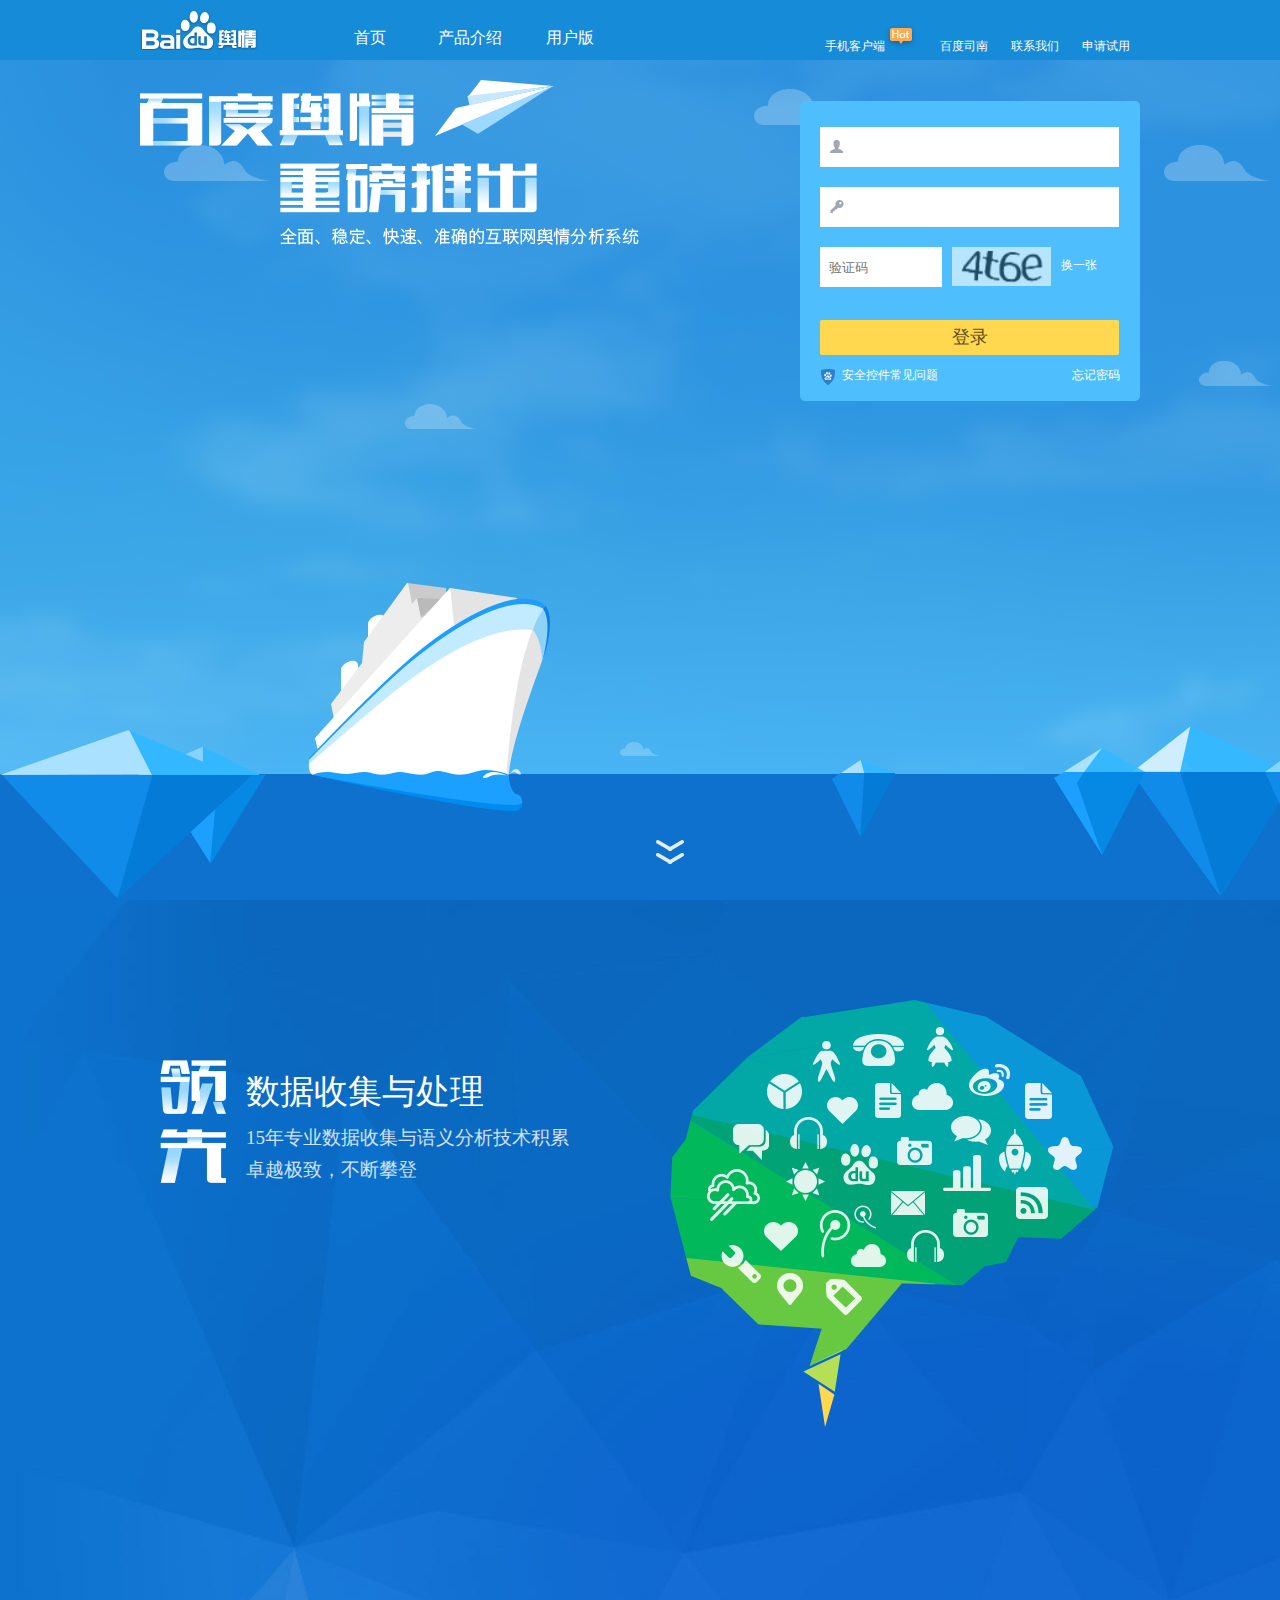
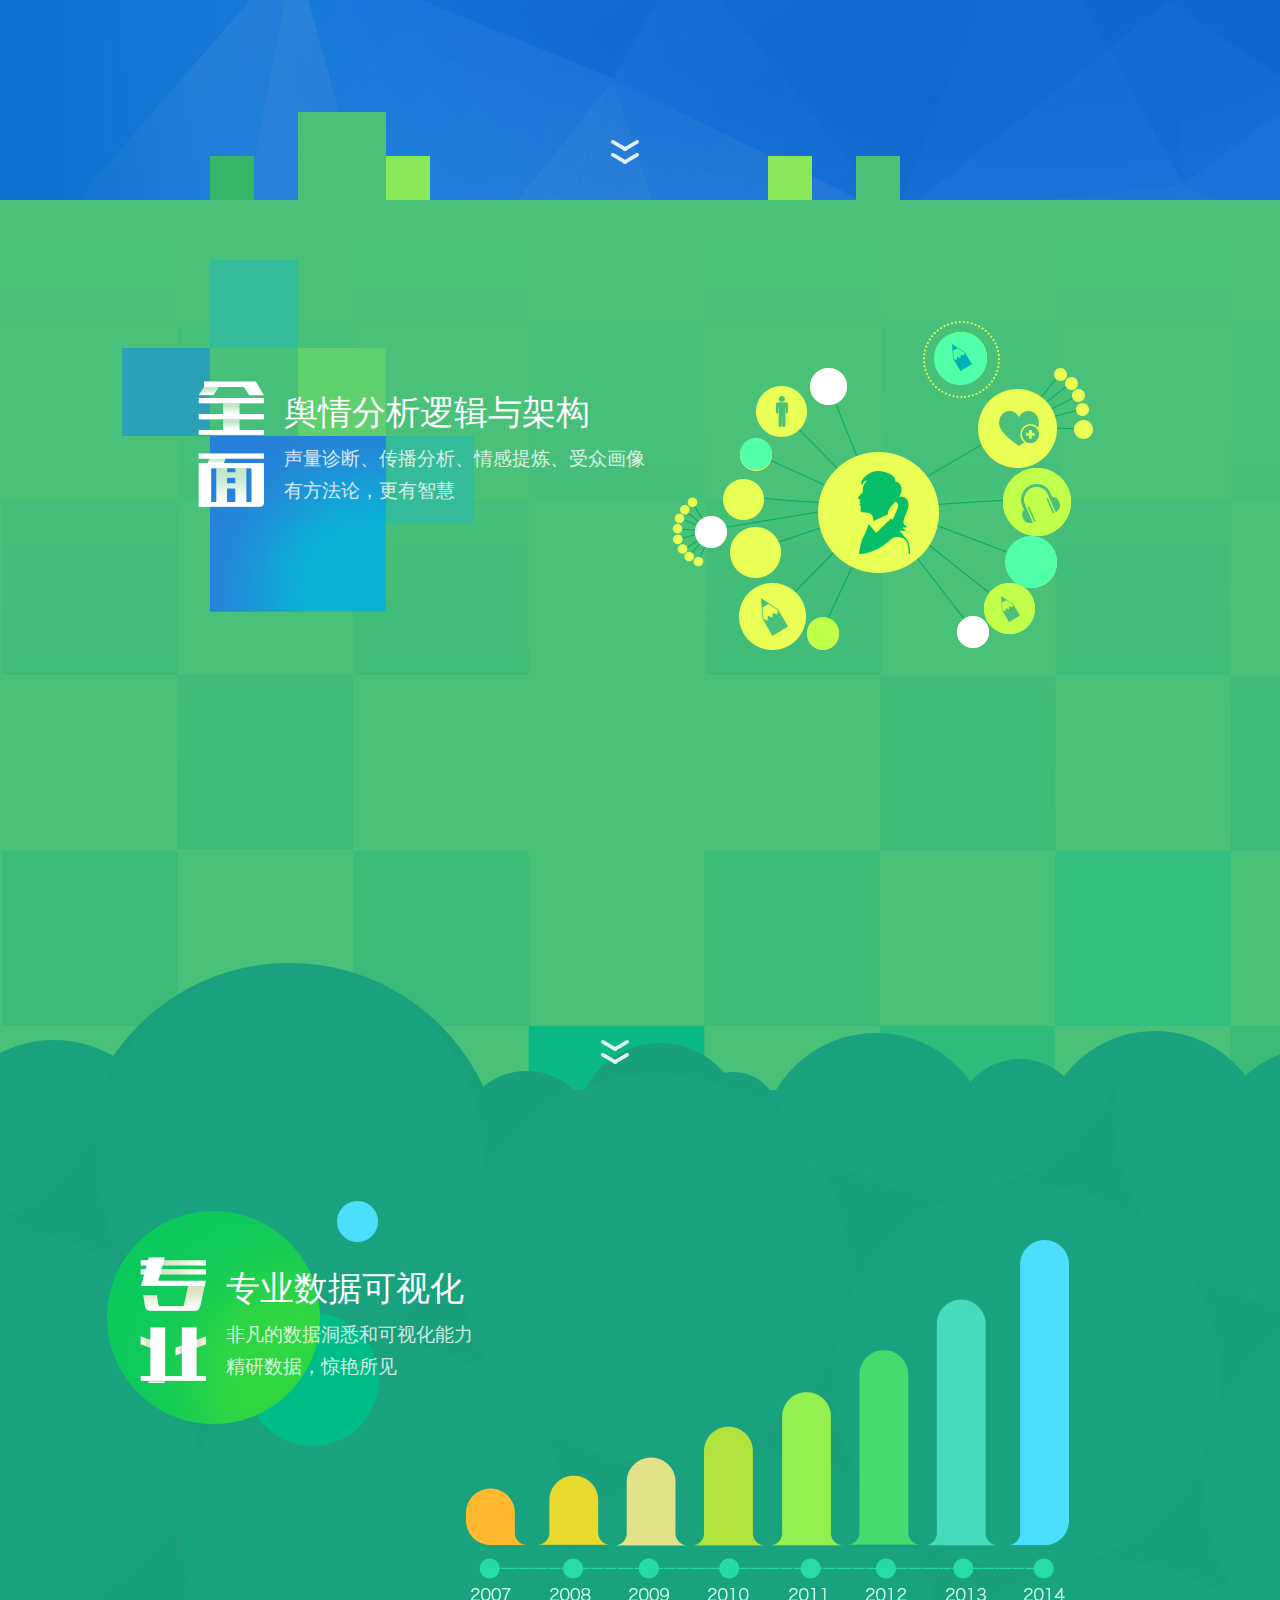
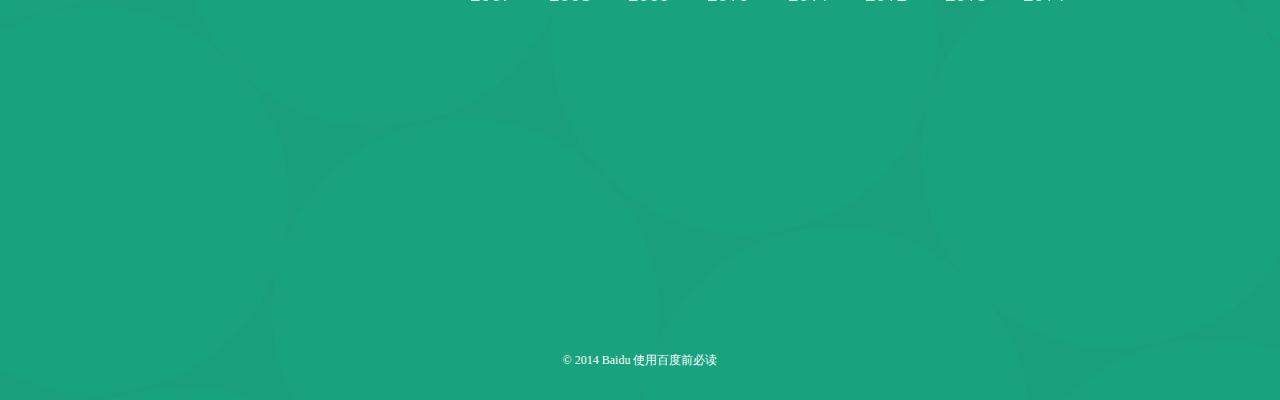
==== baidu/index.html @ 7712504f "baidu" ====
<!doctype html>
<html lang="en">
<head>
    <meta charset="UTF-8">
    <meta name="viewport"
          content="width=device-width, user-scalable=no, initial-scale=1.0, maximum-scale=1.0, minimum-scale=1.0">
    <meta http-equiv="X-UA-Compatible" content="ie=edge">
    <title>Document</title>
    <script src="js/touch.js"></script>
    <script src="js/zepto.min.js"></script>
    <script src="js/index.js"></script>
    <link rel="stylesheet" href="css/less.css">
    <link rel="stylesheet" href="css/index.css">
</head>
<body>
      <header>
          <div class="nav">
              <a href="javascript:;" class="logo"></a>
              <ul class="nav-left">
                  <li><a href="">首页</a></li>
                  <li><a href="">产品介绍</a></li>
                  <li><a href="">用户版</a></li>
              </ul>
              <div class="nav-right">
                  <a href="javascript:;">手机客户端<i></i></a>
                  <a href="javascript:;">百度司南</a>
                  <a href="javascript:;">联系我们</a>
                  <a href="javascript:;">申请试用</a>
              </div>
          </div>
      </header>
    <div id="fullpage">
        <section class="section section-1">
            <div class="top">
                <div class="bg-cloud-1"></div>
            </div>
            <div class="middle">
                <div class="bg-cloud-2"></div>
            </div>
            <div class="bottom">
                <div class="bg-cloud-3"></div>
            </div>
            <div class="full">
               <div class="obj obj-hill-2"></div>
               <div class="obj obj-hill-3"></div>
               <div class="obj obj-hill-1"></div>
               <div class="obj obj-ship"></div>
                <a href="" class="btn-arrow"></a>
            </div>
            <div class="center">
                <div id="login">
                    <div class="login">
                        <form action="">
                            <div class="login-info">
                                <div class="username">
                                    <span></span>
                                    <input type="text">
                                </div>
                                <div class="password">
                                    <span></span>
                                    <input type="text">
                                </div>
                                <div class="token">
                                    <input type="text" placeholder="验证码">
                                    <img src="img/下载.jpg" alt="">
                                    <a href="">换一张</a>
                                </div>
                            </div>
                            <div class="login-action">
                                <input type="text" value="登录">
                                <div class="other">
                                    <div class="fl">
                                        <span></span>
                                        <a href="">安全控件常见问题</a>
                                    </div>
                                    <div class="fr">
                                        <a href="">忘记密码</a>
                                    </div>
                                </div>
                            </div>
                        </form>
                    </div>
                </div>
                <div class="obj launch"></div>
                <div class="obj flight"></div>
            </div>
        </section>
        <section class="section section-2">
            <div class="bottom">
                <div class="center">
                    <div class="square square-1"></div>
                    <div class="square square-2"></div>
                    <div class="square square-3"></div>
                    <div class="square square-4"></div>
                    <div class="square square-5"></div>
                    <a href="" class="btn-arrow"></a>
                </div>
            </div>
           <div class="center">
               <div class="title-area-1">
                   <div class="title">
                       <h3></h3>
                       <div class="text">
                           <h4>数据收集与处理</h4>
                           <p>15年专业数据收集与语义分析技术积累
                               <br>
                               卓越极致，不断攀登</p>
                       </div>
                   </div>
               </div>
               <div class="obj obj-brain">

               </div>
           </div>
        </section>
        <section class="section section-3">
            <div class="top">
                <div class="center">
                    <div class="square square-1"></div>
                    <div class="square square-2"></div>
                    <div class="square square-3"></div>
                    <div class="square square-4"></div>
                    <div class="square square-5"></div>
                </div>
            </div>
            <div class="full"></div>
            <div class="center">
                <div class="title-area-2">
                    <div class="title">
                        <h3></h3>
                        <div class="text">
                            <h4>舆情分析逻辑与架构</h4>
                            <p>声量诊断、传播分析、情感提炼、受众画像
                                <br>
                                有方法论，更有智慧</p>
                        </div>
                    </div>
                </div>
                <div class="obj obj-allside">

                </div>
            </div>
            <div class="bottom">
                <div class="center">
                    <a href="" class="btn-arrow"></a>
                </div>
            </div>
        </section>
        <section class="section section-4">
            <div class="full1">
                <div class="copyright">
                    © 2014 Baidu
                    <a href="">使用百度前必读</a>
                </div>
            </div>
            <div class="center">
                <div class="title-area-3">
                    <div class="obj obj-bubble"></div>
                    <div class="title">
                        <h3></h3>
                        <div class="text">
                            <h4>专业数据可视化</h4>
                            <p>非凡的数据洞悉和可视化能力
                                <br>精研数据，惊艳所见
                            </p>
                        </div>
                    </div>
                </div>
                <div class="obj obj-stat">

                </div>
            </div>
        </section>
    </div>
</body>
</html>
---- baidu/css/less.css ----
/*@num2:1060px;*/
* {
  box-sizing: border-box;
}
/*小屏的时候*/
.container {
  width: 1000px;
  margin: auto;
}
.container > .row {
  width: 100%;
}
.container > .row:before,
.container > .row:after {
  content: "";
  display: block;
}
.container > .row:after {
  clear: both;
}
.container-fluid {
  width: 100%;
  margin: auto;
}
.container-fluid > .row {
  width: 100%;
}
.container-fluid > .row:before,
.container-fluid > .row:after {
  content: "";
  display: block;
}
.container-fluid > .row:after {
  clear: both;
}
/*最小屏*/
.container > .row > .col-s-1 {
  float: left;
  width: 8.33333333%;
}
.container-fluid > .row > .col-s-1 {
  float: left;
  width: 8.33333333%;
}
.container > .row > .col-s-2 {
  float: left;
  width: 16.66666667%;
}
.container-fluid > .row > .col-s-2 {
  float: left;
  width: 16.66666667%;
}
.container > .row > .col-s-3 {
  float: left;
  width: 25%;
}
.container-fluid > .row > .col-s-3 {
  float: left;
  width: 25%;
}
.container > .row > .col-s-4 {
  float: left;
  width: 33.33333333%;
}
.container-fluid > .row > .col-s-4 {
  float: left;
  width: 33.33333333%;
}
.container > .row > .col-s-5 {
  float: left;
  width: 41.66666667%;
}
.container-fluid > .row > .col-s-5 {
  float: left;
  width: 41.66666667%;
}
.container > .row > .col-s-6 {
  float: left;
  width: 50%;
}
.container-fluid > .row > .col-s-6 {
  float: left;
  width: 50%;
}
.container > .row > .col-s-7 {
  float: left;
  width: 58.33333333%;
}
.container-fluid > .row > .col-s-7 {
  float: left;
  width: 58.33333333%;
}
.container > .row > .col-s-8 {
  float: left;
  width: 66.66666667%;
}
.container-fluid > .row > .col-s-8 {
  float: left;
  width: 66.66666667%;
}
.container > .row > .col-s-9 {
  float: left;
  width: 75%;
}
.container-fluid > .row > .col-s-9 {
  float: left;
  width: 75%;
}
.container > .row > .col-s-10 {
  float: left;
  width: 83.33333333%;
}
.container-fluid > .row > .col-s-10 {
  float: left;
  width: 83.33333333%;
}
.container > .row > .col-s-11 {
  float: left;
  width: 91.66666667%;
}
.container-fluid > .row > .col-s-11 {
  float: left;
  width: 91.66666667%;
}
.container > .row > .col-s-12 {
  float: left;
  width: 100%;
}
.container-fluid > .row > .col-s-12 {
  float: left;
  width: 100%;
}
.col-s-hide {
  display: none;
}
.nav-list {
  display: none;
}
.nav-list2 {
  display: block;
}
.nav-lb li {
  clear: both;
  width: 100%;
}
/*中屏*/
@media screen and (min-width: 1000px) {
  .container {
    width: 1000px;
    margin: auto;
  }
  .container > .row > .col-m-1 {
    float: left;
    width: 8.33333333%;
  }
  .container-fluid > .row > .col-m-1 {
    float: left;
    width: 8.33333333%;
  }
  .container > .row > .col-m-2 {
    float: left;
    width: 16.66666667%;
  }
  .container-fluid > .row > .col-m-2 {
    float: left;
    width: 16.66666667%;
  }
  .container > .row > .col-m-3 {
    float: left;
    width: 25%;
  }
  .container-fluid > .row > .col-m-3 {
    float: left;
    width: 25%;
  }
  .container > .row > .col-m-4 {
    float: left;
    width: 33.33333333%;
  }
  .container-fluid > .row > .col-m-4 {
    float: left;
    width: 33.33333333%;
  }
  .container > .row > .col-m-5 {
    float: left;
    width: 41.66666667%;
  }
  .container-fluid > .row > .col-m-5 {
    float: left;
    width: 41.66666667%;
  }
  .container > .row > .col-m-6 {
    float: left;
    width: 50%;
  }
  .container-fluid > .row > .col-m-6 {
    float: left;
    width: 50%;
  }
  .container > .row > .col-m-7 {
    float: left;
    width: 58.33333333%;
  }
  .container-fluid > .row > .col-m-7 {
    float: left;
    width: 58.33333333%;
  }
  .container > .row > .col-m-8 {
    float: left;
    width: 66.66666667%;
  }
  .container-fluid > .row > .col-m-8 {
    float: left;
    width: 66.66666667%;
  }
  .container > .row > .col-m-9 {
    float: left;
    width: 75%;
  }
  .container-fluid > .row > .col-m-9 {
    float: left;
    width: 75%;
  }
  .container > .row > .col-m-10 {
    float: left;
    width: 83.33333333%;
  }
  .container-fluid > .row > .col-m-10 {
    float: left;
    width: 83.33333333%;
  }
  .container > .row > .col-m-11 {
    float: left;
    width: 91.66666667%;
  }
  .container-fluid > .row > .col-m-11 {
    float: left;
    width: 91.66666667%;
  }
  .container > .row > .col-m-12 {
    float: left;
    width: 100%;
  }
  .container-fluid > .row > .col-m-12 {
    float: left;
    width: 100%;
  }
  .col-s-hide {
    display: block;
  }
  .col-l-hide {
    display: block;
  }
  .col-m-hide {
    display: none;
  }
  .nav-list {
    display: block;
  }
  .nav-list-hide {
    display: none;
  }
}
/*大屏*/
/*@media screen and (min-width: @num2){
  .container{
    width:@num2;
    margin: auto;
  }
  .loop(l);
  .col-s-hide{
    display: block;
  }
  .col-m-hide{
    display: block;
  }
  .col-l-hide{
    display: none;
  }
  .nav-list{
    display: block;
  }
  .nav-list-hide{
    display: none;
  }
}*/
/*清除浮动*/
---- baidu/css/index.css ----
*{
    margin: 0;
    padding: 0;
    list-style: none;
}
a{
    color:white;
    text-decoration: none;
}
html,body{
    width:100%;
    height:100%;
}
/*头部*/
header{
    position: fixed;
    top: 0;
    width:100%;
    height:60px;
    font-family: "微软雅黑";
    background: #168bd8;
    z-index: 99999;
}
.nav{
    width:1000px;
    height:60px;
    margin: 0 auto;
}
.nav .logo{
    display: block;
    width:120px;
    height:40px;
    margin-top: 10px;
    background: url("../img/header_z_94c6de7.png") no-repeat -2px 0;
    float: left;
}
.nav-left{
    float: left;
    margin-left: 60px;
}
.nav-left li{
    float: left;
}
.nav-left li a{
    display: inline-block;
    width:100px;
    height:28px;
    text-align: center;
    padding-top: 28px;
}
.nav-right{
    float: right;
    margin-top: 25px;
    font-size: 12px;
}
.nav-right a{
    padding: 0 10px;
}
.nav-right a:nth-child(1) i{
    display: inline-block;
    width:32px;
    height:25px;
    background: url("../img/header_z_94c6de7.png") no-repeat -88px -154px;
}
/*主体*/
#fullpage{
    width:100%;
    height:100%;
}
#fullpage section{
    position: relative;
    width:100%;
    height:100%;
}
#fullpage section:nth-child(1){
    background: url("../img/bg-1.jpg");
}
#fullpage section:nth-child(2){
    background: url("../img/bg-2.jpg");
}
#fullpage section:nth-child(3){
    background: url("../img/bg-3.jpg");
}
#fullpage section:nth-child(4){
    background: url("../img/bg-4.jpg");
}
.section .center{
    width: 1000px;
    margin: 0 auto;
    position: relative;
}
#login{
    font-size: 14px;
    font-family: "微软雅黑";
    background: #4ebffc;
    height: 300px;
    width: 340px;
    border-radius: 5px;
    position: absolute;
    right: 0;
    top: 101px;
}
#login .login {
    box-shadow: none;
    width: auto;
    position: relative;
}
#login .login form{
    padding-top: 26px;
    position: relative;
}
.login .login-info{
    padding: 0 20px;
}
.login-info .username{
    width:299px;
    height:40px;
    background: #fff;
    margin-bottom: 20px;
}
.login-info .username span{
    width: 14px;
    height: 14px;
    margin: 12px 3px 0 10px;
    float: left;
    background: url("../img/icons.png") no-repeat -124px -12px;
}
.login-info .username input{
    width:252px;
    height:20px;
    float: left;
    border: 0;
    padding: 9px;
}
.login-info .password{
    width:299px;
    height:40px;
    background: #fff;
    margin-bottom: 20px;
}
.login-info .password span{
    width: 14px;
    height: 14px;
    margin: 12px 3px 0 10px;
    float: left;
    background: url("../img/icons.png") no-repeat -140px -12px;
}
.login-info .password input{
    width:252px;
    height:20px;
    float: left;
    border: 0;
    padding: 9px;
}
.login-info .token input{
    width:122px;
    border: 0;
    height:40px;
    float: left;
    padding: 9px;
    margin-bottom: 33px;
}
.login-info .token img{
    border: 0;
    opacity: 0.6;
    float: left;
    margin-left: 10px;
    width: 99px;
    height: 39px;
}
.login-info .token a{
    margin: 10px 0 0 10px;
    font-size: 12px;
    float: left;
}
.login-action{
    padding: 0 20px;
}
.login-action input{
    border: 0;
    background: #ffd850;
    color: #5c4c12;
    border-radius: 2px;
    width: 299px;
    margin-top: 12px;
    display: block;
    padding: 0 10px;
    font-size: 18px;
    line-height: 35px;
    text-align: center;
    cursor: pointer;
}
.login-action .other{
    margin: 12px 0 8px;
    font-size: 12px;
    color: #9dbcdb;
}
.fl{
    float: left;
}
.fl a{
    vertical-align: top;
}
.fl span{
    display: inline-block;
    width: 15px;
    height: 17px;
    margin: 2px 4px 0 0;
    background: url("../img/icons.png") no-repeat -203px -75px;
}
.fr{
    float: right;
}
.launch{
    width: 501px;
    height: 158px;
    position: absolute;
    top:91px;
    background: url("../img/launch_deea86c.png");
}
.flight{
    width: 119px;
    height: 78px;
    position: absolute;
    top:80px;
    left: 295px;
    background: url("../img/flight_ade8ee2.png");
    animation: flight 3s infinite alternate ease;
}
@keyframes flight {
    0%{transform: translateY(0)}
    100%{transform: translateY(-15px)}
}
.full{
    position: absolute;
    bottom: 0;
    left: 0;
    width: 100%;
    height: 126px;
    background: #0d71cd;
}
.full .obj-hill-2{
    width: 63px;
    height: 78px;
    position: absolute;
    bottom:62px;
    left: 832px;
    background: url("../img/hill_2_540422f.png");
}
.full .obj-hill-3{
    width: 260px;
    height: 175px;
    position: absolute;
    bottom:0px;
    left: 1054px;
    background: url("../img/hill_3_ace39fb.png");
}
.full .obj-hill-1{
    width: 265px;
    height: 175px;
    position: absolute;
    bottom:0px;
    left: 0px;
    background: url("../img/hill_1_0d79217.png");
}
.full .obj-ship{
    width: 242px;
    height: 228px;
    position: absolute;
    bottom:89px;
    left: 308px;
    background: url("../img/ship_1ad6734.png");
}
.section-1 .top{
    position: absolute;
    width: 100%;
    left: 0;
    top: 0;
}
.bg-cloud-1{
    position: absolute;
    top: 0;
    left: 0;
    width: 100%;
    height: 1000px;
    background: url(../img/cloud_1_1d4924b.png) repeat;
    animation:cloud 30s infinite linear;
}
@keyframes cloud {
    0%{left:0}
    100%{left:-100%}
}
.section-1 .middle{
     position: absolute;
     width: 100%;
     left: 0;
     top: 50%;
 }
.bg-cloud-2{
    position: absolute;
    top: -200px;
    left: 0;
    width: 100%;
    height: 400px;
    background: url(../img/cloud_2_a186193.png) repeat;
    animation:cloud 40s infinite linear;
}
.section-1 .bottom{
    position: absolute;
    width: 100%;
    left: 0;
    bottom:0;
}
.bg-cloud-3{
    position: absolute;
    bottom: 0;
    left: 0;
    width: 100%;
    height: 400px;
    background: url(../img/cloud_3_5ee0340.png) repeat;
    animation:cloud 50s infinite linear;
}
.btn-arrow{
    position: absolute;
    display: block;
    width: 30px;
    height: 26px;
    left:655px;
    bottom:35px;
    background: url("../img/arrow_aad9b25.png");
    animation:arrow 2s infinite alternate linear;
}
@keyframes arrow {
    0%{transform:translateY(0);opacity:1}
    100%{transform:translateY(-8px);opacity:0.4}
}
/*第二屏*/
.title-area-1{
    position: absolute;
    top:160px;
    left:20px;
}
.section .title{
    position: absolute;
    left: 0;
    top: 0;
    font-family: 'Microsoft Yahei';
    color: #fff;
    width: 500px;
}
.section-2 .title h3{
    width: 66px;
    height: 126px;
    float: left;
    background: url("../img/h_lingxian_221f2d8.png") no-repeat;
}
.section .title .text{
    margin-left: 86px;
    margin-top: 8px;
}
.section .title .text h4 {
    font-size: 34px;
    font-weight: 400;
    line-height: 48px;
    margin-bottom: 6px;
}
.section .title .text p {
    font-size: 19px;
    line-height: 32px;
    opacity: 0.8;
}
.obj-brain{
    width: 444px;
    height: 427px;
    position: absolute;
    left:530px;
    top:100px;
    background: url("../img/brain_36a156f.png");
}
.section .bottom{
    position: absolute;
    width: 100%;
    left: 0;
    bottom: 0;
}
.section-2 .square-1{
    position: absolute;
    left: 70px;
    bottom:0;
    background: #35b568;
    width: 44px;
    height: 44px;
    display: block;
}
.section-2 .square-2{
     background: #4ac179;
     position: absolute;
     width: 88px;
     height: 88px;
     bottom: 0;
     left: 158px;
 }
.section-2 .square-3{
    background: #8ae75a;
    position: absolute;
    width: 44px;
    height: 44px;
    bottom: 0;
    left: 246px;
}
.section-2 .square-4{
    background: #8ae75a;
    position: absolute;
    width: 44px;
    height: 44px;
    bottom: 0;
    right: 328px;
}
.section-2 .square-5{
    background: #4ac179;
    position: absolute;
    width: 44px;
    height: 44px;
    bottom: 0;
    right:  240px;
}
.section-2 .btn-arrow{
    left:470px;
}
/*第三屏*/
.section-3 .top{
    position: absolute;
    width: 100%;
    left: 0;
    top: 0;
}
.section .center {
    width: 1000px;
    margin: 0 auto;
    position: relative;
}
.section-3 .square-1{
    background: #33bb9a;
    position: absolute;
    left: 70px;
    top: 60px;
    display: block;
    width: 88px;
    height: 88px;
}
.section-3 .square-2{
    background: #29a2b8;
    position: absolute;
    left: -18px;
    top: 148px;
    display: block;
    width: 88px;
    height: 88px;
}
.section-3 .square-3{
    background: #60cf6e;
    position: absolute;
    left: 158px;
    top: 148px;
    display: block;
    width: 88px;
    height: 88px;
}
.section-3 .square-4{
    background: #8ae75a;
    position: absolute;
    left: 70px;
    top: 236px;
    width: 176px;
    height: 176px;
    display: block;
    background: url("../img/square_c776382.jpg");
}
.section-3 .square-5{
    background: #33bb9a;
    position: absolute;
    left: 246px;
    top: 236px;
    width: 88px;
    height: 88px;
    display: block;
}
.section-3 .full{
    position: absolute;
    bottom: 0;
    left: 0;
    width: 100%;
    height:138px;
    background: url("../img/bg-3-head_b8a3f7f.png");
}
.section-3 .title-area-2{
    position: absolute;
    top: 181px;
    left: 58px;
}
.section-3 .title{
    position: absolute;
    left: 0;
    top: 0;
    font-family: 'Microsoft Yahei';
    color: #fff;
    width: 500px;
}
.section-3 .title h3{
    width: 66px;
    height: 126px;
    float: left;
    background: url("../img/h_quanmian_8f813d2.png") no-repeat;
}
.section-3 .obj-allside{
    width: 444px;
    height: 330px;
    position: absolute;
    left: 520px;
    top:120px;
    background: url("../img/allside_e8abd12.png");
}
.section-3 .btn-arrow{
    left:460px;
}
/*第四屏*/
.full1{
    position: absolute;
    bottom: 0;
    left: 0;
    width: 100%;
}
.copyright {
    font-size: 12px;
    color: #fff;
    text-align: center;
    line-height: 80px;
    font-family: 'Microsoft Yahei';
}
.obj-stat{
    width: 603px;
    height: 361px;
    position: absolute;
    left:326px;
    top:140px;
    background: url("../img/stat_8934528.png");
}
.section-4 .title-area-3{
    position: absolute;
    top:157px;
}
 .section-4 .title-area-3 .obj-bubble{
     width: 275px;
     height: 245px;
    position: absolute;
     top:-56px;
     left: -36px;
    background: url("../img/bubble_3b0f897.png");
 }
.section-4 .title h3{
    width: 66px;
    height: 126px;
    float: left;
    background: url("../img/h_zhuanye_256a94d.png");
}
.title h3{
    animation:h3 2s infinite;
}
@keyframes h3 {
 0%{transform: rotateY(0deg)}
 100%{transform: rotateY(360deg)}
}
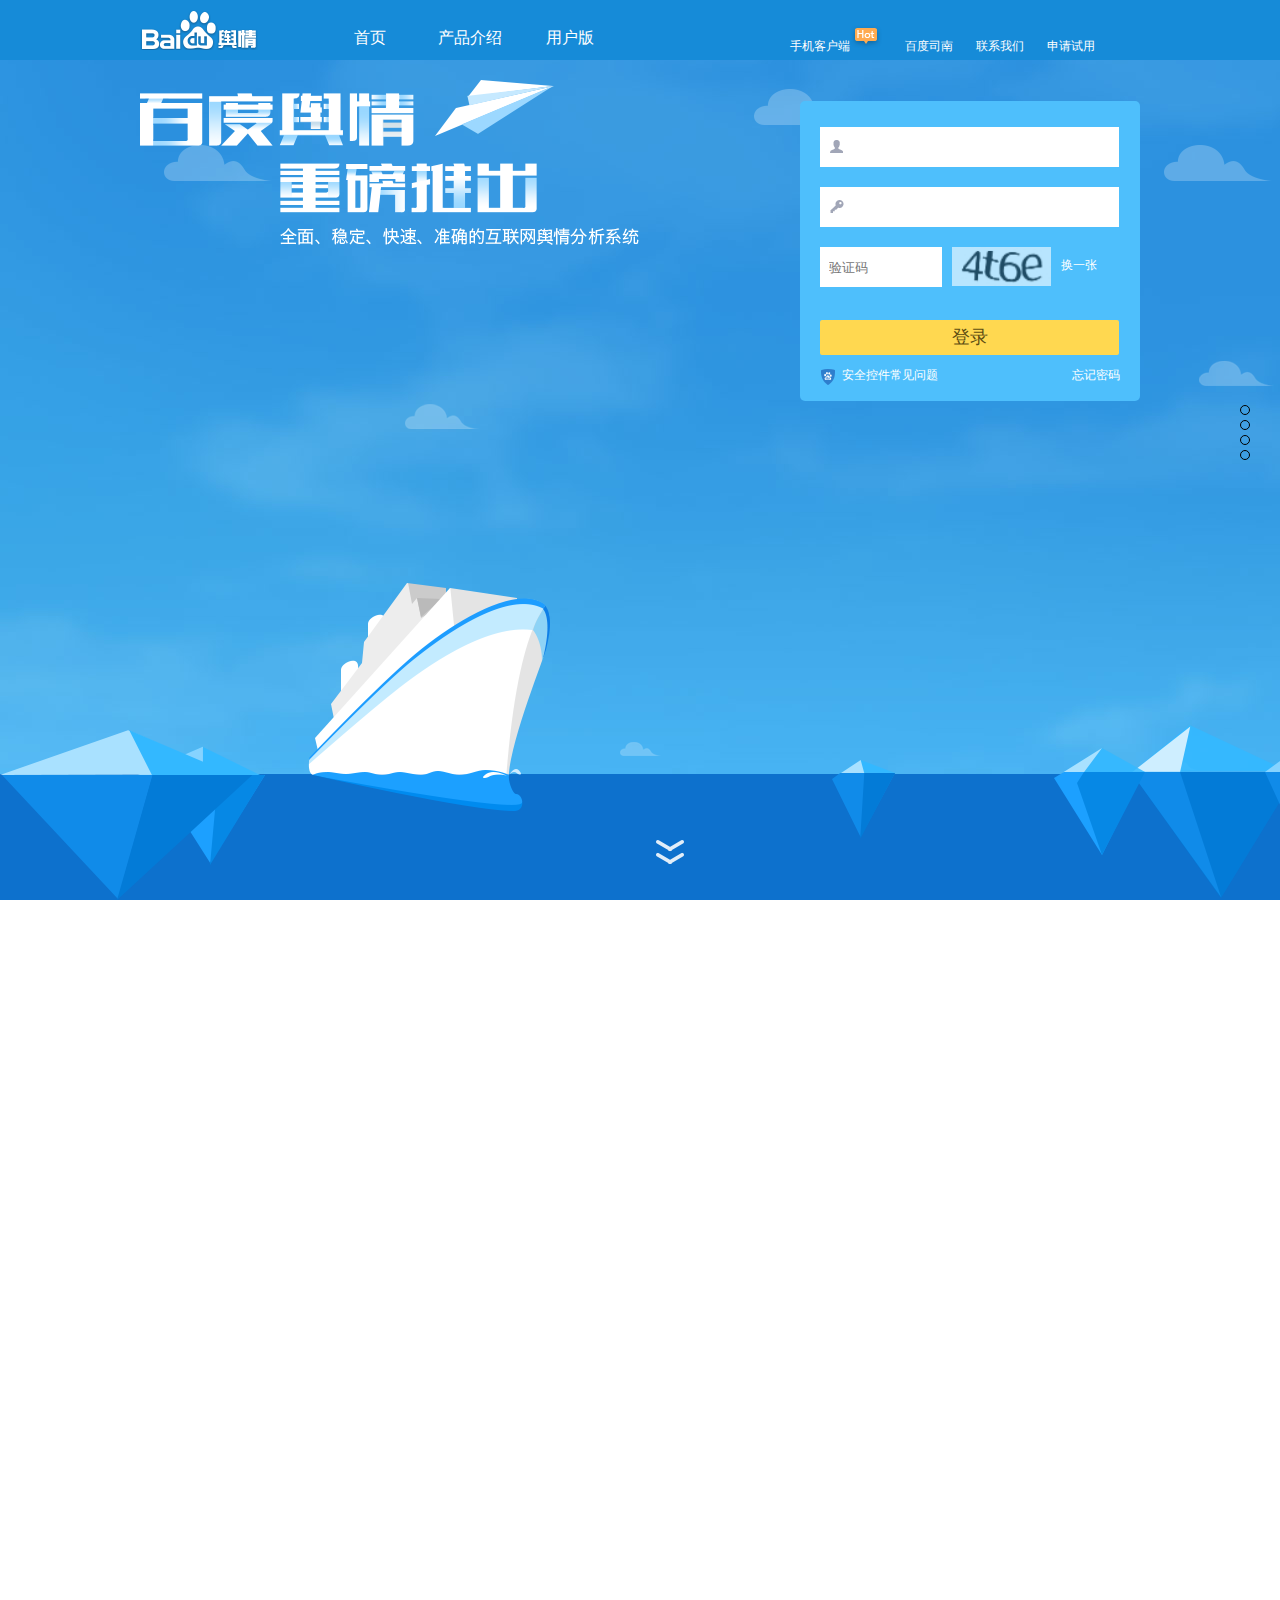
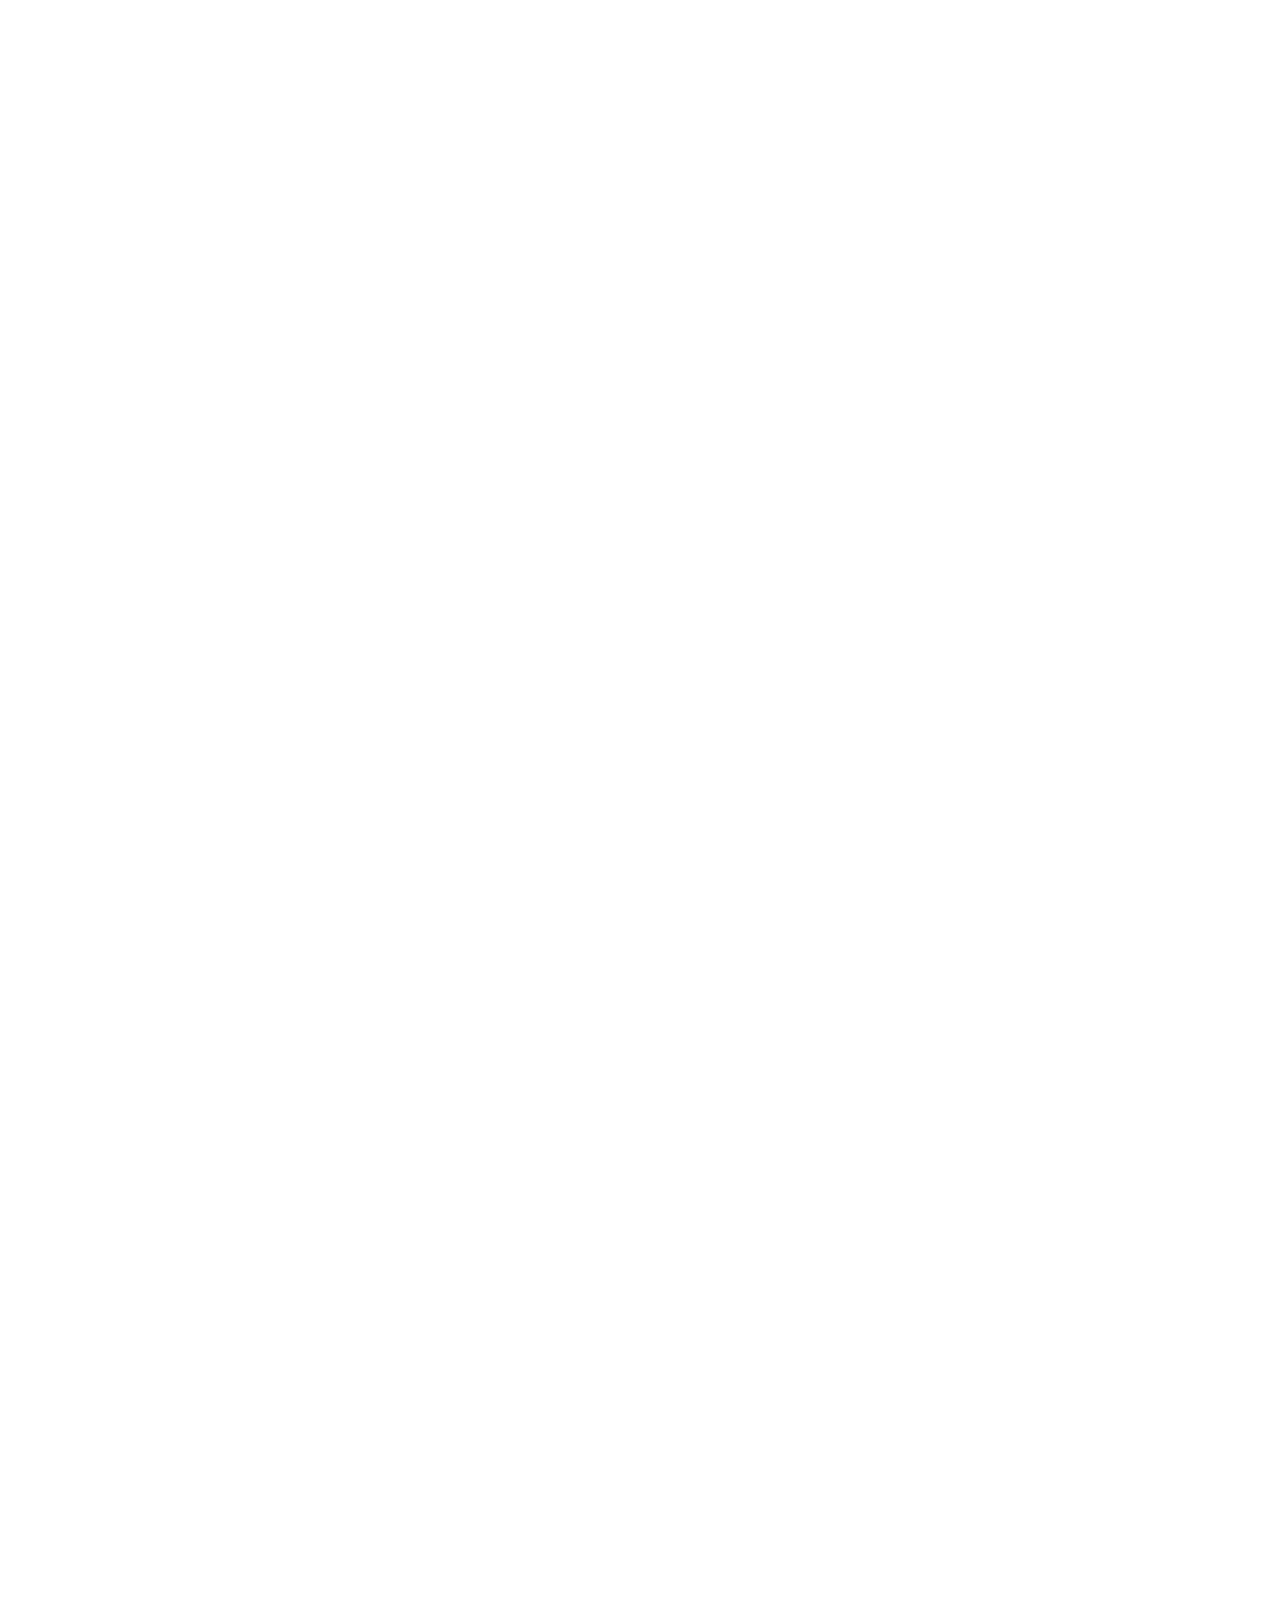
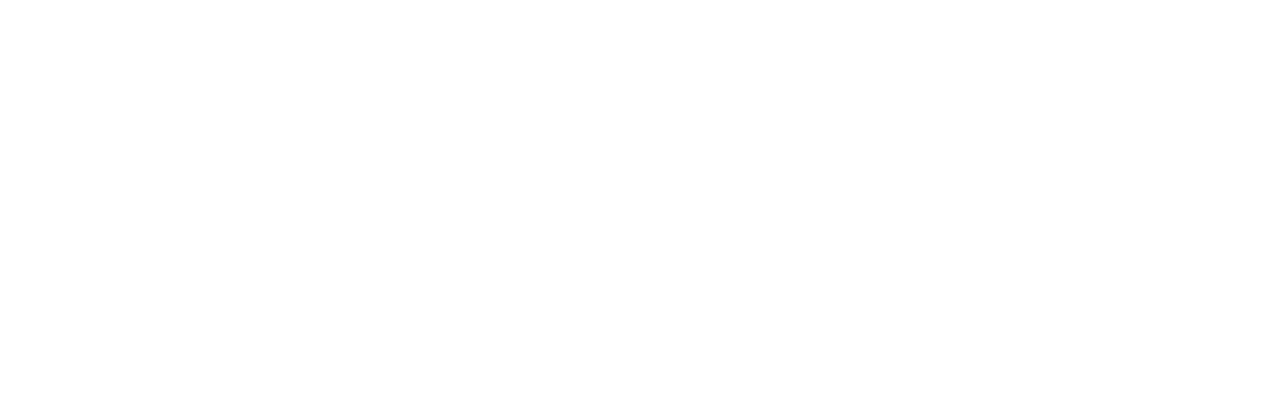
==== commit ad54a2d3: "123" ====
--- a/baidu/index.html
+++ b/baidu/index.html
@@ -14,7 +14,7 @@
 </head>
 <body>
       <header>
-          <div class="nav">
+          <div class="nav max">
               <a href="javascript:;" class="logo"></a>
               <ul class="nav-left">
                   <li><a href="">首页</a></li>
@@ -28,7 +28,33 @@
                   <a href="javascript:;">申请试用</a>
               </div>
           </div>
+          <div class="nav min">
+              <a href="javascript:;" class="logo"></a>
+              <div class="menu-option">
+                  <span class="menu-option-top"></span>
+                  <span class="menu-option-bottom"></span>
+              </div>
+              <div class="scene">
+                   <div class="menu">
+                      <a href="javascript:;">手机客户端<i></i></a>
+                      <a href="javascript:;">百度司南</a>
+                      <a href="javascript:;">联系我们</a>
+                      <a href="javascript:;">申请试用</a>
+                      <a href="javascript:;">手机客户端<i></i></a>
+                      <a href="javascript:;">百度司南</a>
+                      <a href="javascript:;">联系我们</a>
+                      <a href="javascript:;">申请试用</a>
+                  </div>
+              </div>
+          </div>
       </header>
+      <ul class="btn">
+          <li></li>
+          <li></li>
+          <li></li>
+          <li></li>
+      </ul>
+          
     <div id="fullpage">
         <section class="section section-1">
             <div class="top">
@@ -48,41 +74,45 @@
                 <a href="" class="btn-arrow"></a>
             </div>
             <div class="center">
-                <div id="login">
-                    <div class="login">
-                        <form action="">
-                            <div class="login-info">
-                                <div class="username">
-                                    <span></span>
-                                    <input type="text">
-                                </div>
-                                <div class="password">
-                                    <span></span>
-                                    <input type="text">
-                                </div>
-                                <div class="token">
-                                    <input type="text" placeholder="验证码">
-                                    <img src="img/下载.jpg" alt="">
-                                    <a href="">换一张</a>
+                        <div class="left-box">
+                            <div class="obj launch"></div>
+                            <div class="obj flight"></div>
+                        </div>
+                        <div class="right-box">
+                            <div id="login">
+                                <div class="login">
+                                    <form action="">
+                                        <div class="login-info">
+                                            <div class="username">
+                                                <span></span>
+                                                <input type="text">
+                                            </div>
+                                            <div class="password">
+                                                <span></span>
+                                                <input type="text">
+                                            </div>
+                                            <div class="token">
+                                                <input type="text" placeholder="验证码">
+                                                <img src="img/下载.jpg" alt="">
+                                                <a href="">换一张</a>
+                                            </div>
+                                        </div>
+                                        <div class="login-action">
+                                            <input type="text" value="登录">
+                                            <div class="other">
+                                                <div class="fl">
+                                                    <span></span>
+                                                    <a href="">安全控件常见问题</a>
+                                                </div>
+                                                <div class="fr">
+                                                    <a href="">忘记密码</a>
+                                                </div>
+                                            </div>
+                                        </div>
+                                    </form>
                                 </div>
                             </div>
-                            <div class="login-action">
-                                <input type="text" value="登录">
-                                <div class="other">
-                                    <div class="fl">
-                                        <span></span>
-                                        <a href="">安全控件常见问题</a>
-                                    </div>
-                                    <div class="fr">
-                                        <a href="">忘记密码</a>
-                                    </div>
-                                </div>
-                            </div>
-                        </form>
-                    </div>
-                </div>
-                <div class="obj launch"></div>
-                <div class="obj flight"></div>
+                        </div>
             </div>
         </section>
         <section class="section section-2">
--- a/baidu/css/index.css
+++ b/baidu/css/index.css
@@ -10,8 +10,17 @@
 html,body{
     width:100%;
     height:100%;
+    overflow: hidden;
 }
 /*头部*/
+@keyframes menu {
+    0%{opacity: 0;transform:rotateX(90deg)}
+    100%{opacity: 1;transform:rotateX(0deg)}
+}
+@keyframes menu1 {
+    0%{opacity: 1;transform:rotateX(90deg)}
+    100%{opacity: 0;transform:rotateX(0deg)}
+}
 header{
     position: fixed;
     top: 0;
@@ -21,6 +30,12 @@
     background: #168bd8;
     z-index: 99999;
 }
+.max{
+    display: none;
+}
+.min{
+    display: block;
+}
 .nav{
     width:1000px;
     height:60px;
@@ -33,6 +48,7 @@
     margin-top: 10px;
     background: url("../img/header_z_94c6de7.png") no-repeat -2px 0;
     float: left;
+    margin-left: 10px;
 }
 .nav-left{
     float: left;
@@ -52,6 +68,7 @@
     float: right;
     margin-top: 25px;
     font-size: 12px;
+    margin-left: 160px;
 }
 .nav-right a{
     padding: 0 10px;
@@ -61,6 +78,72 @@
     width:32px;
     height:25px;
     background: url("../img/header_z_94c6de7.png") no-repeat -88px -154px;
+}
+
+.menu-option{
+    width: 40px;
+    height: 40px;
+    position: absolute;
+    right: 10px;
+    top:10px;
+}
+.menu-option-top{
+    display: block;
+    height: 3px;
+    width: 20px;
+    background: #fff;
+    margin: 10px 10px 0px 10px;
+    transition: transform 1s linear;
+}
+.menu-option-bottom{
+    display: block;
+    height: 3px;
+    width: 20px;
+    background: #fff;
+    margin: 5px 10px 0px 10px;
+    transition: transform 1s linear;
+}
+.scene{
+    width: 100%;
+    position: absolute;
+    left:0;top:60px;
+    perspective: 500px;
+
+}
+.menu {
+    width: 100%;
+    position: absolute;
+    left:0;top:0px;
+    display: flex;
+    flex-direction:column;
+    text-align: center;
+
+}
+.menu a{
+    height: 40px;
+    line-height: 40px;
+    background: rgba(0,0,0,0.7);
+    transform-origin: top;
+    transform-style: preserve-3d;
+    opacity: 0;
+
+}
+.btn{
+    width: 20px;
+    height: 100px;
+    position: fixed;
+    right:20px;
+    top:0;bottom: 0;
+    margin: auto 0;
+    z-index: 2;
+}
+.btn li{
+    width: 10px;
+    height: 10px;
+    border-radius: 50%;
+    border: 1px solid #000;
+    margin: 5px 0;
+
 }
 /*主体*/
 #fullpage{
@@ -569,4 +652,32 @@
 @keyframes h3 {
  0%{transform: rotateY(0deg)}
  100%{transform: rotateY(360deg)}
+}
+@media screen and (max-width:1000px){
+    .left-box{
+      display: none;
+    }
+    .right-box{
+        width: 100%;
+        height:500px;
+        position: absolute;
+        left:0;right: 0;top:0;bottom: 0;
+        margin: auto;
+    }
+    .right-box #login{
+        position: absolute;
+        left:300px;right: 0;top:0;
+        margin:0 auto;
+    }
+}
+@media screen and (min-width: 1000px) {
+    .nav .logo{
+        margin-left: 0;
+    }
+    .max{
+        display: flex;
+    }
+    .min{
+        display: none;
+    }
 }